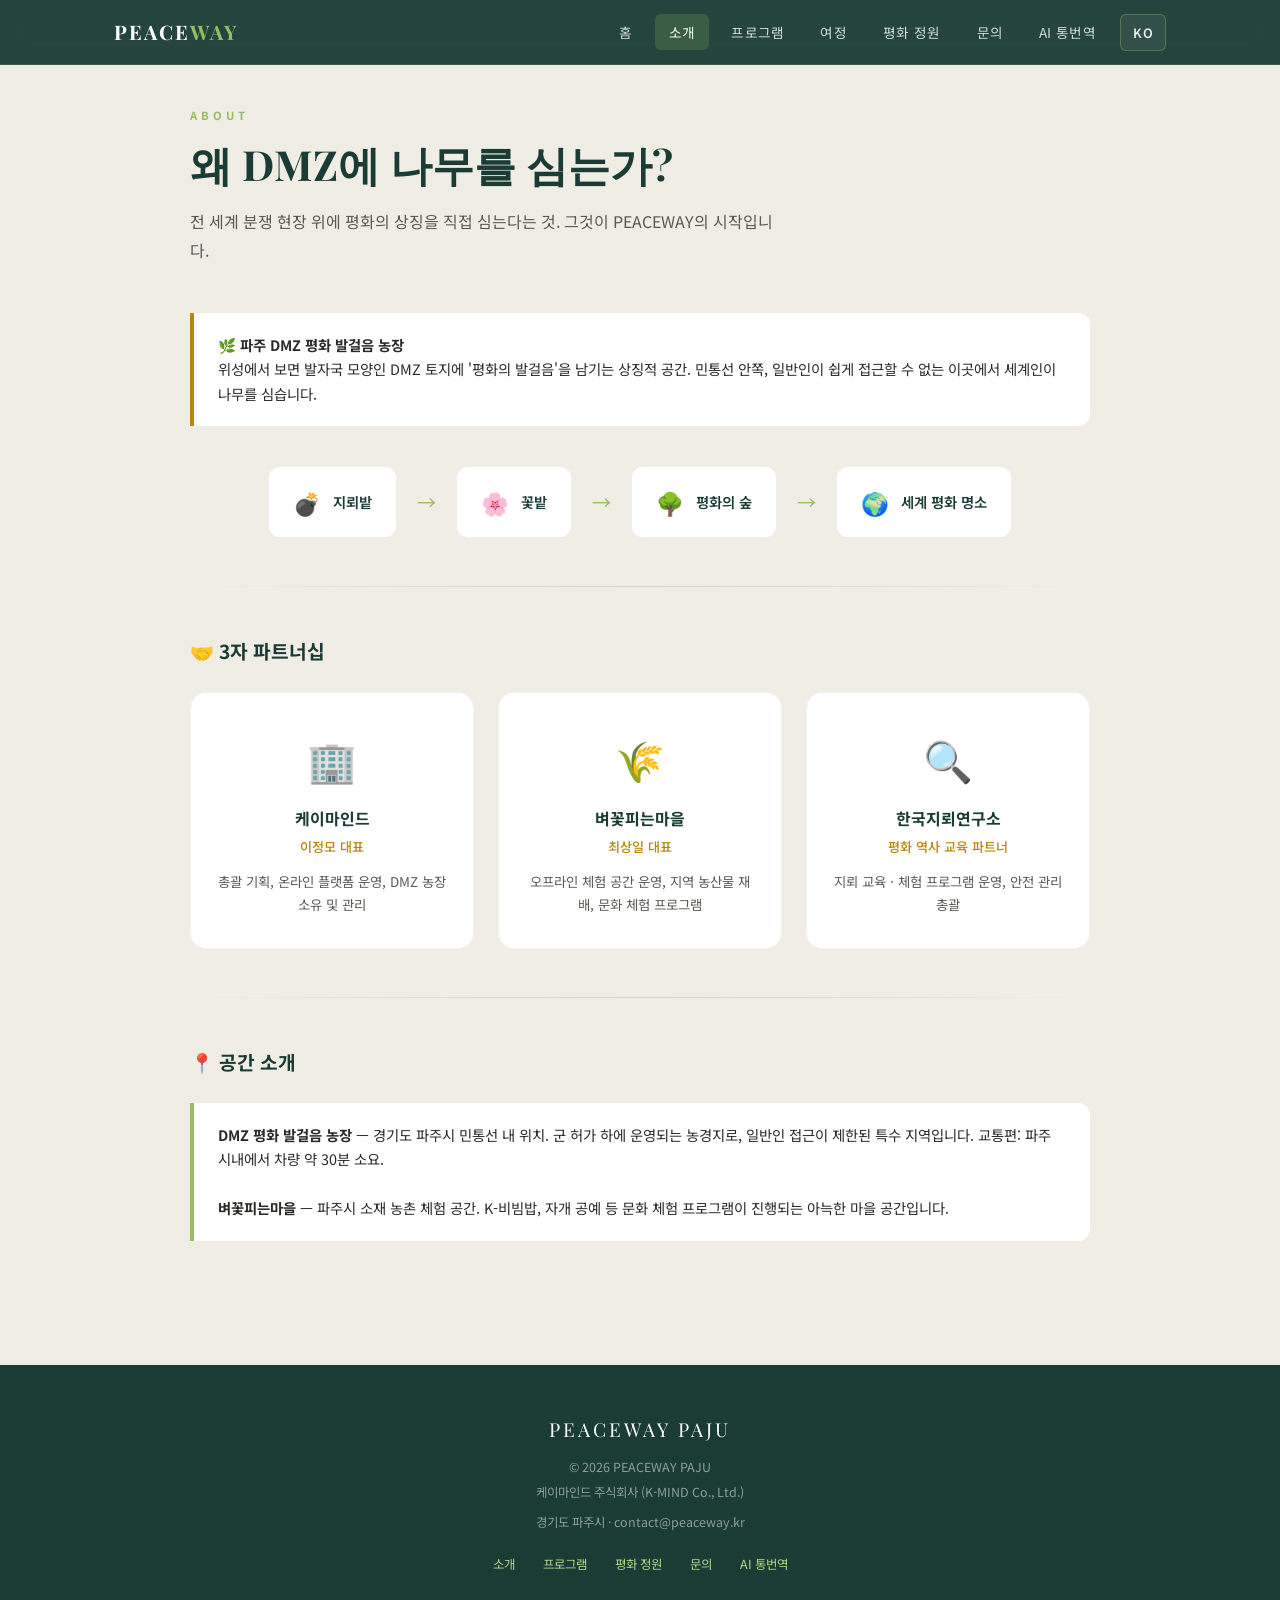
==== about.html @ fabb2b39 "0.0.1 1. i18n 추가 2. App 다운로드 버튼 추가" ====
<!DOCTYPE html>
<html lang="ko" data-page="about">
<head>
<meta charset="UTF-8">
<meta name="viewport" content="width=device-width, initial-scale=1.0">
<title>About — PEACEWAY PAJU</title>
<meta name="description" content="DMZ 평화 발걸음 농장, 파트너십, 공간 소개 — PEACEWAY PAJU">
<link rel="preconnect" href="https://fonts.googleapis.com">
<link href="https://fonts.googleapis.com/css2?family=Noto+Sans+KR:wght@300;400;500;700;900&family=Playfair+Display:ital,wght@0,400;0,700;1,400&display=swap" rel="stylesheet">
<link rel="stylesheet" href="css/base.css">
</head>
<body>

<nav class="nav">
  <div class="nav-inner">
    <a href="index.html" class="nav-logo">PEACE<span>WAY</span></a>
    <div class="nav-end">
      <ul class="nav-links" id="navLinks">
        <li><a href="index.html" data-i18n="nav.home">홈</a></li>
        <li><a href="about.html" data-i18n="nav.about">소개</a></li>
        <li><a href="programs.html" data-i18n="nav.programs">프로그램</a></li>
        <li><a href="journey.html" data-i18n="nav.journey">여정</a></li>
        <li><a href="garden.html" data-i18n="nav.garden">평화 정원</a></li>
        <li><a href="contact.html" data-i18n="nav.contact">문의</a></li>
        <li><a href="patent.html" data-i18n="nav.patent">AI 통번역</a></li>
      </ul>
      <div class="lang-switcher" id="langSwitcher">
        <button type="button" class="lang-current" id="langCurrent" aria-haspopup="true" aria-expanded="false">KO</button>
        <ul class="lang-dropdown" id="langDropdown">
          <li data-lang="ko" role="option" data-i18n="lang.ko">한국어</li>
          <li data-lang="en" role="option" data-i18n="lang.en">English</li>
          <li data-lang="ja" role="option" data-i18n="lang.ja">日本語</li>
          <li data-lang="zh-CN" role="option" data-i18n="lang.zhCN">简体中文</li>
          <li data-lang="zh-TW" role="option" data-i18n="lang.zhTW">繁體中文</li>
        </ul>
      </div>
      <button type="button" class="nav-mobile-toggle" id="mobileToggle" data-i18n-aria="nav.ariaMenu" aria-label="메뉴">
        <span></span><span></span><span></span>
      </button>
    </div>
  </div>
</nav>

<section class="story-section">
  <div class="container">
    <span class="section-label" data-i18n="about.label">About</span>
    <h2 class="section-title" data-i18n="about.title">왜 DMZ에 나무를 심는가?</h2>
    <p class="section-subtitle" data-i18n="about.subtitle">전 세계 분쟁 현장 위에 평화의 상징을 직접 심는다는 것. 그것이 PEACEWAY의 시작입니다.</p>

    <div class="callout gold fade-in">
      <strong data-i18n="about.calloutTitle">🌿 파주 DMZ 평화 발걸음 농장</strong><br>
      <span data-i18n="about.calloutBody">위성에서 보면 발자국 모양인 DMZ 토지에 '평화의 발걸음'을 남기는 상징적 공간. 민통선 안쪽, 일반인이 쉽게 접근할 수 없는 이곳에서 세계인이 나무를 심습니다.</span>
    </div>

    <div class="story-flow fade-in">
      <div class="story-flow-item"><span class="icon">💣</span><span class="text" data-i18n="about.flow1">지뢰밭</span></div>
      <span class="story-flow-arrow">→</span>
      <div class="story-flow-item"><span class="icon">🌸</span><span class="text" data-i18n="about.flow2">꽃밭</span></div>
      <span class="story-flow-arrow">→</span>
      <div class="story-flow-item"><span class="icon">🌳</span><span class="text" data-i18n="about.flow3">평화의 숲</span></div>
      <span class="story-flow-arrow">→</span>
      <div class="story-flow-item"><span class="icon">🌍</span><span class="text" data-i18n="about.flow4">세계 평화 명소</span></div>
    </div>

    <div class="divider"></div>

    <h3 style="font-size:1.2rem; color:var(--forest); margin-bottom:24px;" data-i18n="about.partnersTitle">🤝 3자 파트너십</h3>
    <div class="partners-grid fade-in">
      <div class="partner-card">
        <div class="emoji">🏢</div>
        <h4 data-i18n="about.partner1.name">케이마인드</h4>
        <div class="name" data-i18n="about.partner1.role">이정모 대표</div>
        <p data-i18n="about.partner1.desc">총괄 기획, 온라인 플랫폼 운영, DMZ 농장 소유 및 관리</p>
      </div>
      <div class="partner-card">
        <div class="emoji">🌾</div>
        <h4 data-i18n="about.partner2.name">벼꽃피는마을</h4>
        <div class="name" data-i18n="about.partner2.role">최상일 대표</div>
        <p data-i18n="about.partner2.desc">오프라인 체험 공간 운영, 지역 농산물 재배, 문화 체험 프로그램</p>
      </div>
      <div class="partner-card">
        <div class="emoji">🔍</div>
        <h4 data-i18n="about.partner3.name">한국지뢰연구소</h4>
        <div class="name" data-i18n="about.partner3.role">평화 역사 교육 파트너</div>
        <p data-i18n="about.partner3.desc">지뢰 교육 · 체험 프로그램 운영, 안전 관리 총괄</p>
      </div>
    </div>

    <div class="divider"></div>

    <h3 style="font-size:1.2rem; color:var(--forest); margin-bottom:16px;" data-i18n="about.spaceTitle">📍 공간 소개</h3>
    <div class="callout fade-in" data-i18n-html="about.spaceBody">
      <strong>DMZ 평화 발걸음 농장</strong> — 경기도 파주시 민통선 내 위치. 군 허가 하에 운영되는 농경지로, 일반인 접근이 제한된 특수 지역입니다. 교통편: 파주 시내에서 차량 약 30분 소요.<br><br>
      <strong>벼꽃피는마을</strong> — 파주시 소재 농촌 체험 공간. K-비빔밥, 자개 공예 등 문화 체험 프로그램이 진행되는 아늑한 마을 공간입니다.
    </div>
  </div>
</section>

<footer class="footer">
  <div class="footer-logo">PEACEWAY PAJU</div>
  <p data-i18n="footer.copyright">© 2026 PEACEWAY PAJU</p>
  <p data-i18n="footer.company">케이마인드 주식회사 (K-MIND Co., Ltd.)</p>
  <p style="margin-top:8px;" data-i18n="footer.location">경기도 파주시 · contact@peaceway.kr</p>
  <div class="footer-links">
    <a href="about.html" data-i18n="nav.about">소개</a>
    <a href="programs.html" data-i18n="nav.programs">프로그램</a>
    <a href="garden.html" data-i18n="nav.garden">평화 정원</a>
    <a href="contact.html" data-i18n="nav.contact">문의</a>
    <a href="patent.html" data-i18n="nav.patent">AI 통번역</a>
  </div>
</footer>

<script src="js/i18n.js" defer></script>
<script src="js/main.js" defer></script>
</body>
</html>
---- css/base.css ----
*, *::before, *::after { margin: 0; padding: 0; box-sizing: border-box; }

:root {
  --forest: #1A3C34;
  --forest-light: #2C5F2D;
  --sprout: #97BC62;
  --sprout-light: #b5d48a;
  --gold: #B8860B;
  --gold-light: #D4A520;
  --ivory: #FAFAF5;
  --cream: #F0EDE4;
  --text: #2A2A28;
  --text-light: #5A5A55;
  --white: #FFFFFF;
}

html { scroll-behavior: smooth; }
body {
  font-family: 'Noto Sans KR', sans-serif;
  color: var(--text);
  background: var(--ivory);
  line-height: 1.7;
  overflow-x: hidden;
}

/* ─── NAV ─── */
.nav {
  position: fixed; top: 0; left: 0; right: 0; z-index: 1000;
  background: rgba(26, 60, 52, 0.95);
  backdrop-filter: blur(12px);
  border-bottom: 1px solid rgba(151, 188, 98, 0.2);
  transition: all 0.4s;
}
.nav-inner {
  max-width: 1100px; margin: 0 auto;
  display: flex; align-items: center; justify-content: space-between;
  padding: 0 24px; height: 64px;
  position: relative;
}
.nav-end {
  display: flex;
  align-items: center;
  gap: 10px;
}
.nav-logo {
  font-family: 'Playfair Display', serif;
  color: var(--white); font-size: 1.25rem; font-weight: 700;
  letter-spacing: 2px; text-decoration: none;
}
.nav-logo span { color: var(--sprout); }
.nav-links { display: flex; gap: 8px; list-style: none; }
.nav-links a {
  color: rgba(255,255,255,0.8); text-decoration: none;
  font-size: 0.85rem; font-weight: 400; padding: 8px 14px;
  border-radius: 6px; transition: all 0.3s;
  letter-spacing: 0.3px;
}
.nav-links a:hover, .nav-links a.active {
  color: var(--white); background: rgba(151,188,98,0.2);
}
.nav-mobile-toggle {
  display: none; background: none; border: none; cursor: pointer;
  width: 32px; height: 32px; position: relative;
}
.nav-mobile-toggle span {
  display: block; width: 22px; height: 2px; background: var(--white);
  position: absolute; left: 5px; transition: all 0.3s;
}
.nav-mobile-toggle span:nth-child(1) { top: 9px; }
.nav-mobile-toggle span:nth-child(2) { top: 15px; }
.nav-mobile-toggle span:nth-child(3) { top: 21px; }

/* ─── LANG SWITCHER ─── */
.lang-switcher {
  position: relative;
  z-index: 1001;
  flex-shrink: 0;
}
.lang-current {
  display: inline-flex;
  align-items: center;
  justify-content: center;
  min-width: 44px;
  padding: 8px 12px;
  font-family: inherit;
  font-size: 0.8rem;
  font-weight: 600;
  letter-spacing: 0.5px;
  color: rgba(255,255,255,0.9);
  background: rgba(255,255,255,0.06);
  border: 1px solid rgba(151, 188, 98, 0.35);
  border-radius: 6px;
  cursor: pointer;
  transition: background 0.25s, border-color 0.25s;
}
.lang-current:hover {
  background: rgba(151, 188, 98, 0.15);
  border-color: var(--sprout);
  color: var(--white);
}
.lang-dropdown {
  display: none;
  position: absolute;
  top: calc(100% + 6px);
  right: 0;
  min-width: 158px;
  margin: 0;
  padding: 6px 0;
  list-style: none;
  background: rgba(26, 60, 52, 0.98);
  border: 1px solid rgba(151, 188, 98, 0.3);
  border-radius: 8px;
  box-shadow: 0 12px 40px rgba(0,0,0,0.22);
  z-index: 1002;
}
.lang-dropdown.open {
  display: block;
}
.lang-dropdown li {
  padding: 10px 16px;
  font-size: 0.82rem;
  color: rgba(255,255,255,0.88);
  cursor: pointer;
  transition: background 0.2s, color 0.2s;
}
.lang-dropdown li:hover {
  background: rgba(151, 188, 98, 0.18);
  color: #97BC62;
}

/* ─── HERO ─── */
.hero {
  min-height: 100vh; display: flex; align-items: center; justify-content: center;
  position: relative; overflow: hidden;
  background: linear-gradient(160deg, #0d2620 0%, #1A3C34 30%, #2C5F2D 70%, #1A3C34 100%);
}
.hero::before {
  content: ''; position: absolute; inset: 0;
  background:
    radial-gradient(ellipse 600px 400px at 20% 80%, rgba(151,188,98,0.15), transparent),
    radial-gradient(ellipse 400px 600px at 80% 20%, rgba(184,134,11,0.08), transparent);
}
.hero::after {
  content: ''; position: absolute; inset: 0;
  background: url("data:image/svg+xml,%3Csvg width='60' height='60' viewBox='0 0 60 60' xmlns='http://www.w3.org/2000/svg'%3E%3Cg fill='none' fill-rule='evenodd'%3E%3Cg fill='%2397BC62' fill-opacity='0.04'%3E%3Ccircle cx='30' cy='30' r='1.5'/%3E%3C/g%3E%3C/g%3E%3C/svg%3E");
}
.hero-content {
  position: relative; z-index: 2; text-align: center;
  max-width: 800px; padding: 120px 24px 80px;
}
.hero-badge {
  display: inline-block; padding: 6px 20px;
  border: 1px solid rgba(151,188,98,0.4); border-radius: 100px;
  color: var(--sprout); font-size: 0.75rem; letter-spacing: 3px;
  text-transform: uppercase; margin-bottom: 32px;
  animation: fadeUp 1s 0.2s both;
}
.hero h1 {
  font-family: 'Playfair Display', serif;
  font-size: clamp(3rem, 7vw, 5.5rem);
  color: var(--white); font-weight: 700;
  letter-spacing: 6px; line-height: 1.1;
  margin-bottom: 20px;
  animation: fadeUp 1s 0.4s both;
}
.hero-tagline {
  font-size: clamp(1.1rem, 2.5vw, 1.5rem);
  color: var(--sprout-light); font-weight: 300;
  margin-bottom: 16px;
  animation: fadeUp 1s 0.6s both;
}
.hero-desc {
  font-size: 0.95rem; color: rgba(255,255,255,0.6);
  max-width: 560px; margin: 0 auto 40px; line-height: 1.8;
  animation: fadeUp 1s 0.8s both;
}
.hero-cta {
  display: inline-flex; gap: 16px; flex-wrap: wrap;
  justify-content: center;
  animation: fadeUp 1s 1s both;
}
.btn {
  display: inline-block; padding: 14px 32px;
  font-size: 0.9rem; font-weight: 500;
  text-decoration: none; border-radius: 8px;
  transition: all 0.35s; cursor: pointer;
  border: none; font-family: inherit;
  letter-spacing: 0.5px;
}
.btn-primary {
  background: var(--sprout); color: var(--forest);
}
.btn-primary:hover { background: var(--sprout-light); transform: translateY(-2px); box-shadow: 0 8px 30px rgba(151,188,98,0.3); }
.btn-outline {
  background: transparent; color: var(--white);
  border: 1px solid rgba(255,255,255,0.3);
}
.btn-outline:hover { border-color: var(--sprout); color: var(--sprout); }
.btn-gold { background: var(--gold); color: var(--white); }
.btn-gold:hover { background: var(--gold-light); transform: translateY(-2px); }

/* ─── SECTIONS ─── */
section { padding: 100px 24px; }
.container { max-width: 900px; margin: 0 auto; }
.section-label {
  display: inline-block; font-size: 0.7rem;
  letter-spacing: 4px; text-transform: uppercase;
  color: var(--sprout); font-weight: 700;
  margin-bottom: 12px;
}
.section-title {
  font-family: 'Playfair Display', serif;
  font-size: clamp(1.8rem, 4vw, 2.6rem);
  color: var(--forest); font-weight: 700;
  margin-bottom: 16px; line-height: 1.3;
}
.section-subtitle {
  font-size: 1rem; color: var(--text-light);
  max-width: 600px; line-height: 1.8;
  margin-bottom: 48px;
}

/* ─── PILLARS ─── */
.pillars {
  display: grid; grid-template-columns: repeat(3, 1fr);
  gap: 24px; margin: 60px 0;
}
.pillar {
  background: var(--white);
  border: 1px solid rgba(26,60,52,0.08);
  border-radius: 16px; padding: 36px 28px;
  text-align: center; transition: all 0.4s;
  position: relative; overflow: hidden;
}
.pillar::before {
  content: ''; position: absolute; top: 0; left: 0; right: 0;
  height: 3px; background: linear-gradient(90deg, var(--sprout), var(--gold));
  transform: scaleX(0); transition: transform 0.4s;
}
.pillar:hover::before { transform: scaleX(1); }
.pillar:hover { transform: translateY(-4px); box-shadow: 0 16px 48px rgba(26,60,52,0.08); }
.pillar-icon { font-size: 2.2rem; margin-bottom: 16px; }
.pillar h3 { font-size: 1.1rem; color: var(--forest); margin-bottom: 10px; font-weight: 700; }
.pillar p { font-size: 0.88rem; color: var(--text-light); line-height: 1.7; }

/* ─── COMPARE ─── */
.compare-section { background: var(--forest); color: var(--white); }
.compare-section .section-label { color: var(--sprout); }
.compare-section .section-title { color: var(--white); }
.compare-table {
  width: 100%; border-collapse: collapse;
  margin: 40px 0; border-radius: 12px; overflow: hidden;
}
.compare-table th {
  background: rgba(151,188,98,0.15);
  padding: 16px 20px; text-align: left;
  font-weight: 500; font-size: 0.85rem;
  border-bottom: 1px solid rgba(255,255,255,0.1);
}
.compare-table td {
  padding: 14px 20px; font-size: 0.88rem;
  border-bottom: 1px solid rgba(255,255,255,0.06);
  color: rgba(255,255,255,0.8);
}
.compare-table tr:last-child td { border-bottom: none; }
.compare-table td:first-child { color: rgba(255,255,255,0.5); }
.compare-table td:last-child { color: var(--sprout-light); }
.compare-quote {
  font-family: 'Playfair Display', serif;
  font-size: 1.3rem; font-style: italic;
  color: var(--gold-light); margin-top: 32px;
  padding-left: 24px; border-left: 3px solid var(--gold);
  line-height: 1.6;
}

/* ─── PROGRAM CARDS ─── */
.program-grid { display: grid; grid-template-columns: repeat(auto-fit, minmax(260px, 1fr)); gap: 24px; }
.program-card {
  background: var(--white);
  border-radius: 16px; overflow: hidden;
  border: 1px solid rgba(26,60,52,0.06);
  transition: all 0.4s; cursor: pointer;
}
.program-card:hover { transform: translateY(-6px); box-shadow: 0 20px 48px rgba(26,60,52,0.1); }
.program-card-header {
  padding: 32px 24px 20px;
  background: linear-gradient(135deg, var(--forest) 0%, var(--forest-light) 100%);
  position: relative;
}
.program-card-header.gold-bg {
  background: linear-gradient(135deg, #8B6914 0%, var(--gold) 100%);
}
.program-card-header.sprout-bg {
  background: linear-gradient(135deg, #5a8a30 0%, var(--sprout) 100%);
}
.program-card-icon { font-size: 2rem; margin-bottom: 8px; }
.program-card-header h3 { color: var(--white); font-size: 1.05rem; font-weight: 700; }
.program-card-header .en { color: rgba(255,255,255,0.6); font-size: 0.75rem; margin-top: 4px; }
.program-card-body { padding: 20px 24px 24px; }
.program-card-body p { font-size: 0.88rem; color: var(--text-light); line-height: 1.7; margin-bottom: 16px; }
.program-meta { display: flex; gap: 16px; flex-wrap: wrap; }
.program-meta span { font-size: 0.78rem; color: var(--text-light); }
.program-meta span strong { color: var(--forest); }

/* ─── ABOUT / STORY ─── */
.story-section { background: var(--cream); }
.story-flow {
  display: flex; align-items: center; gap: 20px;
  flex-wrap: wrap; justify-content: center;
  margin: 40px 0;
}
.story-flow-item {
  display: flex; align-items: center; gap: 12px;
  background: var(--white); padding: 16px 24px;
  border-radius: 12px;
  border: 1px solid rgba(26,60,52,0.08);
}
.story-flow-item .icon { font-size: 1.4rem; }
.story-flow-item .text { font-size: 0.9rem; font-weight: 600; color: var(--forest); }
.story-flow-arrow { font-size: 1.2rem; color: var(--sprout); }

/* ─── PARTNERS ─── */
.partners-grid { display: grid; grid-template-columns: repeat(3, 1fr); gap: 24px; }
.partner-card {
  background: var(--white); border-radius: 16px; padding: 32px 24px;
  border: 1px solid rgba(26,60,52,0.06); text-align: center;
}
.partner-card .emoji { font-size: 2.5rem; margin-bottom: 12px; }
.partner-card h4 { font-size: 1rem; color: var(--forest); margin-bottom: 4px; }
.partner-card .name { font-size: 0.82rem; color: var(--gold); margin-bottom: 12px; font-weight: 500; }
.partner-card p { font-size: 0.84rem; color: var(--text-light); line-height: 1.7; }

/* ─── JOURNEY ─── */
.journey-section { background: var(--forest); }
.journey-section .section-title { color: var(--white); }
.journey-section .section-subtitle { color: rgba(255,255,255,0.6); }
.journey-timeline { position: relative; margin: 48px 0; }
.journey-step {
  display: flex; gap: 24px; align-items: flex-start;
  margin-bottom: 32px; position: relative;
}
.journey-step-num {
  min-width: 52px; height: 52px;
  background: rgba(151,188,98,0.15);
  border: 2px solid var(--sprout);
  border-radius: 50%; display: flex; align-items: center; justify-content: center;
  font-size: 1.3rem; flex-shrink: 0;
}
.journey-step-content h4 { color: var(--white); font-size: 1rem; margin-bottom: 4px; }
.journey-step-content p { color: rgba(255,255,255,0.6); font-size: 0.85rem; }
.journey-step-content .meta {
  display: flex; gap: 16px; margin-top: 8px;
}
.journey-step-content .meta span {
  font-size: 0.75rem; color: var(--sprout-light);
  padding: 3px 10px; background: rgba(151,188,98,0.1);
  border-radius: 4px;
}
.journey-total {
  background: rgba(184,134,11,0.15); border: 1px solid rgba(184,134,11,0.3);
  border-radius: 12px; padding: 20px 28px; text-align: center;
  margin-top: 32px;
}
.journey-total p { color: var(--gold-light); font-size: 1.1rem; font-weight: 500; }

/* ─── PEACE GARDEN ─── */
.tree-grid { display: grid; grid-template-columns: repeat(auto-fill, minmax(250px, 1fr)); gap: 20px; }
.tree-card {
  background: var(--white); border-radius: 14px; overflow: hidden;
  border: 1px solid rgba(26,60,52,0.06); transition: all 0.3s;
}
.tree-card:hover { transform: translateY(-3px); box-shadow: 0 12px 36px rgba(26,60,52,0.08); }
.tree-card-top {
  height: 80px; display: flex; align-items: center; justify-content: center;
  font-size: 2.5rem;
}
.tree-card-body { padding: 16px 20px 20px; }
.tree-card-body h4 { font-size: 0.95rem; color: var(--forest); margin-bottom: 2px; }
.tree-card-body .en { font-size: 0.75rem; color: var(--text-light); margin-bottom: 8px; }
.tree-card-body .meaning { font-size: 0.82rem; color: var(--gold); margin-bottom: 6px; font-weight: 500; }
.tree-card-body .season { font-size: 0.78rem; color: var(--text-light); }
.tree-card-body .peace-meaning { font-size: 0.82rem; color: var(--sprout); font-style: italic; margin-top: 6px; }

/* ─── CALENDAR ─── */
.calendar-grid {
  display: grid; grid-template-columns: repeat(6, 1fr);
  gap: 8px; margin: 32px 0;
}
.cal-month {
  background: var(--white); border-radius: 10px; padding: 14px 10px;
  text-align: center; border: 1px solid rgba(26,60,52,0.06);
  transition: all 0.3s;
}
.cal-month:hover { border-color: var(--sprout); }
.cal-month .month { font-size: 0.7rem; color: var(--text-light); font-weight: 700; letter-spacing: 1px; margin-bottom: 6px; }
.cal-month .bloom { font-size: 1.2rem; margin-bottom: 4px; }
.cal-month .name { font-size: 0.68rem; color: var(--forest); line-height: 1.4; }

/* ─── CONTACT / FAQ ─── */
.contact-section { background: var(--cream); }
.contact-grid { display: grid; grid-template-columns: 1fr 1fr; gap: 40px; }
.contact-form {
  background: var(--white); border-radius: 16px; padding: 36px;
  border: 1px solid rgba(26,60,52,0.06);
}
.form-group { margin-bottom: 20px; }
.form-group label {
  display: block; font-size: 0.82rem; font-weight: 500;
  color: var(--forest); margin-bottom: 6px;
}
.form-group input, .form-group select, .form-group textarea {
  width: 100%; padding: 12px 16px;
  border: 1px solid rgba(26,60,52,0.12); border-radius: 8px;
  font-family: inherit; font-size: 0.88rem;
  background: var(--ivory); transition: border 0.3s;
}
.form-group input:focus, .form-group select:focus, .form-group textarea:focus {
  outline: none; border-color: var(--sprout);
}
.form-group textarea { resize: vertical; min-height: 80px; }
.checkbox-group { display: flex; flex-wrap: wrap; gap: 12px; }
.checkbox-group label {
  display: flex; align-items: center; gap: 6px;
  font-size: 0.82rem; color: var(--text);
  cursor: pointer; font-weight: 400;
}
.checkbox-group input[type="checkbox"] {
  width: 16px; height: 16px; accent-color: var(--sprout);
}

.contact-info { display: flex; flex-direction: column; gap: 20px; }
.contact-card {
  background: var(--white); border-radius: 12px; padding: 24px;
  border: 1px solid rgba(26,60,52,0.06);
}
.contact-card .icon { font-size: 1.5rem; margin-bottom: 8px; }
.contact-card h4 { font-size: 0.92rem; color: var(--forest); margin-bottom: 6px; }
.contact-card p { font-size: 0.84rem; color: var(--text-light); }
.contact-card a { color: var(--forest-light); text-decoration: none; }
.contact-card a:hover { color: var(--sprout); }

/* ─── FAQ ─── */
.faq-list { margin: 32px 0; }
.faq-item {
  background: var(--white); border-radius: 12px;
  margin-bottom: 12px; overflow: hidden;
  border: 1px solid rgba(26,60,52,0.06);
}
.faq-q {
  padding: 18px 24px; display: flex; justify-content: space-between;
  align-items: center; cursor: pointer; font-weight: 500;
  font-size: 0.92rem; color: var(--forest);
  transition: background 0.3s;
}
.faq-q:hover { background: rgba(151,188,98,0.05); }
.faq-q .arrow { transition: transform 0.3s; font-size: 0.8rem; }
.faq-q.open .arrow { transform: rotate(180deg); }
.faq-a {
  max-height: 0; overflow: hidden; transition: max-height 0.4s ease;
}
.faq-a-inner {
  padding: 0 24px 18px; font-size: 0.88rem;
  color: var(--text-light); line-height: 1.8;
}

/* ─── PATENT SECTION ─── */
.patent-section { background: linear-gradient(180deg, var(--ivory) 0%, var(--cream) 100%); }
.patent-highlight {
  background: var(--white);
  border-radius: 20px;
  padding: 48px;
  border: 1px solid rgba(26,60,52,0.08);
  position: relative;
  overflow: hidden;
}
.patent-highlight::before {
  content: '';
  position: absolute; top: 0; left: 0; right: 0; height: 4px;
  background: linear-gradient(90deg, var(--forest), var(--sprout), var(--gold));
}
.patent-badge {
  display: inline-block; padding: 6px 16px;
  background: rgba(184,134,11,0.1);
  border: 1px solid rgba(184,134,11,0.25);
  border-radius: 6px; font-size: 0.72rem;
  color: var(--gold); font-weight: 700;
  letter-spacing: 2px; text-transform: uppercase;
  margin-bottom: 20px;
}
.patent-title {
  font-family: 'Playfair Display', serif;
  font-size: 1.6rem; color: var(--forest);
  font-weight: 700; margin-bottom: 8px; line-height: 1.4;
}
.patent-en {
  font-size: 0.82rem; color: var(--text-light);
  font-style: italic; margin-bottom: 24px; line-height: 1.6;
}
.patent-features {
  display: grid; grid-template-columns: repeat(2, 1fr);
  gap: 20px; margin: 32px 0;
}
.patent-feature {
  display: flex; gap: 14px; align-items: flex-start;
  padding: 20px; background: var(--ivory);
  border-radius: 12px;
}
.patent-feature .icon {
  min-width: 40px; height: 40px;
  background: var(--forest); border-radius: 10px;
  display: flex; align-items: center; justify-content: center;
  font-size: 1.1rem; flex-shrink: 0;
}
.patent-feature h5 { font-size: 0.9rem; color: var(--forest); margin-bottom: 4px; }
.patent-feature p { font-size: 0.82rem; color: var(--text-light); line-height: 1.6; }

.patent-flow {
  display: flex; align-items: center; gap: 12px;
  flex-wrap: wrap; justify-content: center;
  margin: 36px 0 24px;
  padding: 28px;
  background: rgba(26,60,52,0.03);
  border-radius: 16px;
}
.patent-flow-step {
  display: flex; flex-direction: column; align-items: center; gap: 6px;
  min-width: 100px;
}
.patent-flow-step .circle {
  width: 48px; height: 48px; border-radius: 50%;
  background: var(--forest); display: flex; align-items: center;
  justify-content: center; font-size: 1.2rem;
}
.patent-flow-step .label { font-size: 0.72rem; color: var(--forest); font-weight: 600; text-align: center; }
.patent-flow-arrow { font-size: 1.1rem; color: var(--sprout); margin-top: -14px; }

/* ─── STATS ─── */
.stats-bar {
  display: grid; grid-template-columns: repeat(3, 1fr);
  gap: 24px; margin: 40px 0;
}
.stat-item { text-align: center; }
.stat-num {
  font-family: 'Playfair Display', serif;
  font-size: 2.5rem; color: var(--gold);
  font-weight: 700; line-height: 1;
}
.stat-label { font-size: 0.82rem; color: var(--text-light); margin-top: 6px; }

/* ─── CALLOUT ─── */
.callout {
  background: var(--white);
  border-left: 4px solid var(--sprout);
  border-radius: 0 12px 12px 0;
  padding: 20px 24px; margin: 24px 0;
  font-size: 0.9rem; color: var(--text);
}
.callout.gold { border-left-color: var(--gold); }
.callout.forest { border-left-color: var(--forest); }

.patent-app-download {
  margin: 28px 0 28px;
  text-align: center;
}
.patent-app-download-label {
  font-size: 0.85rem;
  font-weight: 600;
  color: var(--forest);
  margin: 0 0 12px;
  letter-spacing: 0.02em;
}
.patent-app-download-btns {
  display: flex;
  flex-wrap: wrap;
  gap: 12px;
  justify-content: center;
  align-items: center;
}
.patent-app-download .patent-store-btn {
  min-width: 176px;
  display: inline-flex;
  flex-direction: column;
  align-items: center;
  justify-content: center;
  gap: 4px;
  padding-top: 12px;
  padding-bottom: 12px;
  line-height: 1.25;
  text-align: center;
}
.patent-app-download .patent-store-name {
  font-weight: 700;
  font-size: 0.95rem;
}
.patent-app-download .patent-store-platform {
  font-size: 0.72rem;
  font-weight: 500;
  opacity: 0.92;
}
.patent-app-download .btn-primary.patent-store-btn .patent-store-platform {
  color: rgba(255, 255, 255, 0.9);
}
/* 스토어 다운로드 버튼: 기본 primary와 동일하게 유지, hover 시 변화 없음 */
.patent-app-download .btn-primary.patent-store-btn:hover {
  background: var(--sprout);
  color: var(--forest);
  transform: none;
  box-shadow: none;
}

/* ─── FOOTER ─── */
.footer {
  background: var(--forest); color: rgba(255,255,255,0.5);
  padding: 48px 24px; text-align: center;
}
.footer-logo {
  font-family: 'Playfair Display', serif;
  color: var(--white); font-size: 1.2rem;
  letter-spacing: 3px; margin-bottom: 12px;
}
.footer p { font-size: 0.78rem; margin-bottom: 4px; }
.footer-links { margin-top: 16px; }
.footer-links a {
  color: var(--sprout-light); text-decoration: none;
  font-size: 0.78rem; margin: 0 12px;
}

/* ─── DIVIDER ─── */
.divider {
  height: 1px; background: linear-gradient(90deg, transparent, rgba(26,60,52,0.15), transparent);
  margin: 48px 0;
}

/* ─── CULTURE TOGGLE ─── */
.toggle-block {
  background: var(--white); border-radius: 12px;
  margin-bottom: 12px; overflow: hidden;
  border: 1px solid rgba(26,60,52,0.06);
}
.toggle-header {
  padding: 18px 24px; display: flex; align-items: center; gap: 12px;
  cursor: pointer; transition: background 0.3s; font-weight: 600;
  font-size: 0.95rem; color: var(--forest);
}
.toggle-header:hover { background: rgba(151,188,98,0.05); }
.toggle-header .emoji { font-size: 1.3rem; }
.toggle-header .arrow { margin-left: auto; font-size: 0.8rem; transition: transform 0.3s; }
.toggle-header.open .arrow { transform: rotate(180deg); }
.toggle-body {
  max-height: 0; overflow: hidden; transition: max-height 0.4s ease;
}
.toggle-body-inner { padding: 0 24px 20px; }
.toggle-body-inner p { font-size: 0.88rem; color: var(--text-light); line-height: 1.8; margin-bottom: 8px; }
.toggle-body-inner .meta-row { display: flex; gap: 16px; flex-wrap: wrap; }
.toggle-body-inner .meta-tag {
  font-size: 0.75rem; padding: 4px 12px;
  background: rgba(151,188,98,0.1); border-radius: 4px;
  color: var(--forest); font-weight: 500;
}

/* ─── INFO TABLE ─── */
.info-table {
  width: 100%; border-collapse: collapse; margin: 16px 0;
  background: var(--white); border-radius: 10px; overflow: hidden;
}
.info-table th, .info-table td {
  padding: 12px 18px; text-align: left;
  font-size: 0.85rem; border-bottom: 1px solid rgba(26,60,52,0.06);
}
.info-table th { background: rgba(26,60,52,0.03); color: var(--forest); font-weight: 600; }
.info-table td { color: var(--text-light); }

/* ─── ANIMATIONS ─── */
@keyframes fadeUp {
  from { opacity: 0; transform: translateY(24px); }
  to { opacity: 1; transform: translateY(0); }
}
.fade-in { opacity: 0; transform: translateY(20px); transition: all 0.7s ease; }
.fade-in.visible { opacity: 1; transform: translateY(0); }

/* ─── RESPONSIVE ─── */
@media (max-width: 900px) {
  .pillars { grid-template-columns: 1fr; }
  .partners-grid { grid-template-columns: 1fr; }
  .contact-grid { grid-template-columns: 1fr; }
  .patent-features { grid-template-columns: 1fr; }
  .calendar-grid { grid-template-columns: repeat(4, 1fr); }
  .stats-bar { grid-template-columns: 1fr; gap: 16px; }
}
@media (max-width: 768px) {
  .nav-links { display: none; }
  .nav-mobile-toggle { display: block; }
  .nav-end {
    gap: 6px;
  }
  .lang-current {
    min-width: 40px;
    padding: 8px 10px;
    font-size: 0.75rem;
  }
  .nav-links.open {
    display: flex; flex-direction: column;
    position: absolute; top: 64px; left: 0; right: 0;
    background: rgba(26,60,52,0.98); padding: 16px;
  }
  .calendar-grid { grid-template-columns: repeat(3, 1fr); }
  .patent-flow { gap: 8px; }
  .patent-flow-step { min-width: 70px; }
  .patent-highlight { padding: 28px 20px; }
  section { padding: 64px 20px; }
}

/* ─── SCROLL INDICATOR ─── */
.scroll-indicator {
  position: absolute; bottom: 32px; left: 50%; transform: translateX(-50%);
  animation: bounce 2s infinite;
}
.scroll-indicator span {
  display: block; width: 20px; height: 32px;
  border: 2px solid rgba(255,255,255,0.3);
  border-radius: 10px; position: relative;
}
.scroll-indicator span::after {
  content: ''; width: 3px; height: 8px;
  background: var(--sprout); border-radius: 2px;
  position: absolute; top: 6px; left: 50%; transform: translateX(-50%);
  animation: scroll-dot 2s infinite;
}
@keyframes bounce { 0%,100% { transform: translateX(-50%) translateY(0); } 50% { transform: translateX(-50%) translateY(8px); } }
@keyframes scroll-dot { 0% { opacity: 1; top: 6px; } 100% { opacity: 0; top: 18px; } }
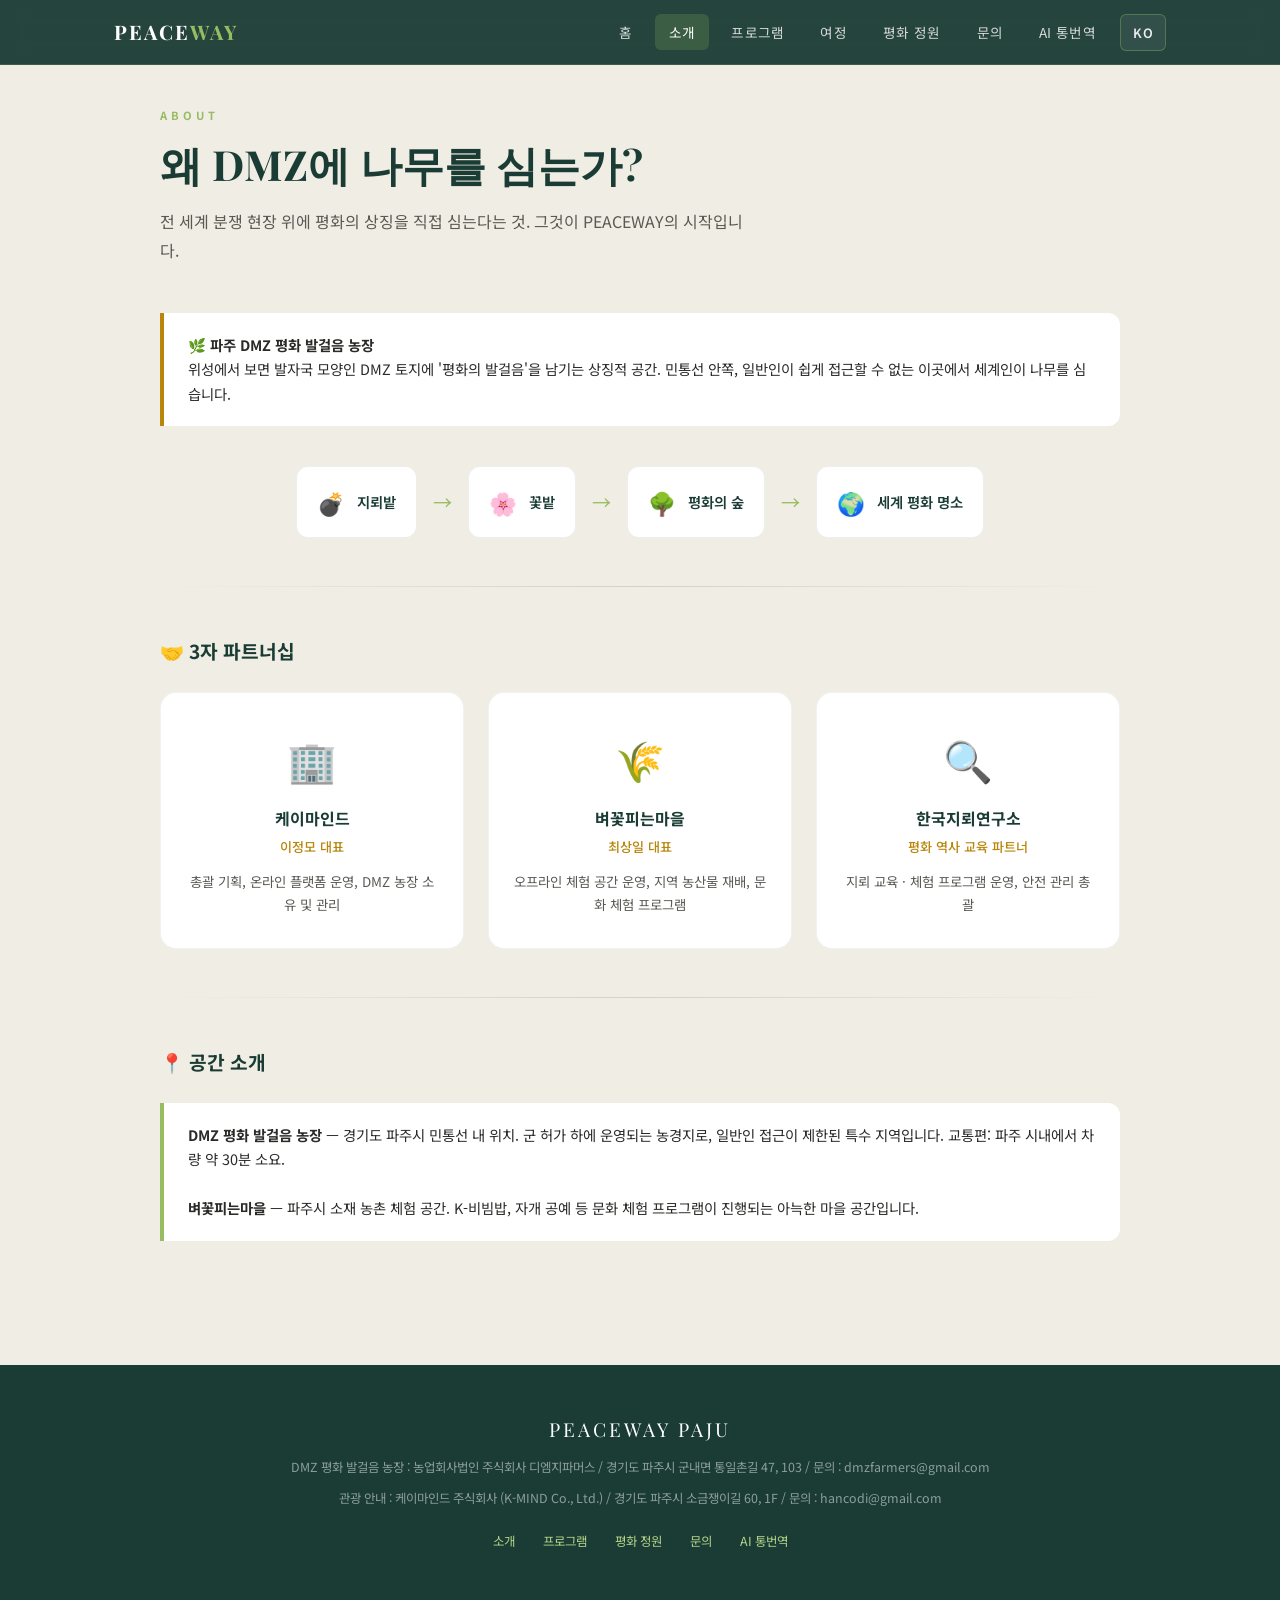
==== commit 1559aa3a: "푸터 구문 변경 및 이메일 주소 기능 추가 - 푸터 구문 변경 - 푸터 이메일 클릭 시 클립보드에 토스트ui 형식으로 복사됨" ====
--- a/about.html
+++ b/about.html
@@ -3,8 +3,16 @@
 <head>
 <meta charset="UTF-8">
 <meta name="viewport" content="width=device-width, initial-scale=1.0">
-<title>About — PEACEWAY PAJU</title>
-<meta name="description" content="DMZ 평화 발걸음 농장, 파트너십, 공간 소개 — PEACEWAY PAJU">
+<title>PEACEWAY 파주 소개 | DMZ 평화 발걸음 농장·파트너십</title>
+<meta name="description" content="민통선 내 DMZ 평화 발걸음 농장, 벼꽃피는마을, 한국지뢰연구소 3자 파트너십과 체험 공간을 소개합니다. PEACEWAY 파주 평화 관광 프로젝트.">
+<!-- SEO: 배포 전 yourdomain.com → 실제 도메인 (README.md) -->
+<link rel="canonical" href="https://yourdomain.com/about.html">
+<link rel="alternate" hreflang="ko" href="https://yourdomain.com/about.html?lang=ko">
+<link rel="alternate" hreflang="en" href="https://yourdomain.com/about.html?lang=en">
+<link rel="alternate" hreflang="ja" href="https://yourdomain.com/about.html?lang=ja">
+<link rel="alternate" hreflang="zh-CN" href="https://yourdomain.com/about.html?lang=zh-CN">
+<link rel="alternate" hreflang="zh-TW" href="https://yourdomain.com/about.html?lang=zh-TW">
+<link rel="alternate" hreflang="x-default" href="https://yourdomain.com/about.html">
 <link rel="preconnect" href="https://fonts.googleapis.com">
 <link href="https://fonts.googleapis.com/css2?family=Noto+Sans+KR:wght@300;400;500;700;900&family=Playfair+Display:ital,wght@0,400;0,700;1,400&display=swap" rel="stylesheet">
 <link rel="stylesheet" href="css/base.css">
@@ -100,7 +108,8 @@
   <div class="footer-logo">PEACEWAY PAJU</div>
   <p data-i18n="footer.copyright">© 2026 PEACEWAY PAJU</p>
   <p data-i18n="footer.company">케이마인드 주식회사 (K-MIND Co., Ltd.)</p>
-  <p style="margin-top:8px;" data-i18n="footer.location">경기도 파주시 · contact@peaceway.kr</p>
+  <p class="footer-location-farm" data-i18n="footer.locationFarm">DMZ 평화 발걸음 농장 : 농업회사법인 주식회사 디엠지파머스 / 경기도 파주시 군내면 통일촌길 47, 103 / 문의 : dmzfarmers@gmail.com</p>
+  <p class="footer-location-tour" data-i18n="footer.locationTour">관광 안내 : 케이마인드 주식회사 (K-MIND Co., Ltd.) / 경기도 파주시 소금쟁이길 60, 1F / 문의 : hancodi@gmail.com</p>
   <div class="footer-links">
     <a href="about.html" data-i18n="nav.about">소개</a>
     <a href="programs.html" data-i18n="nav.programs">프로그램</a>
--- a/css/base.css
+++ b/css/base.css
@@ -127,6 +127,15 @@
   background: rgba(151, 188, 98, 0.18);
   color: #97BC62;
 }
+.lang-dropdown li.is-lang-active {
+  font-weight: 700;
+  color: #97BC62;
+  background: rgba(151, 188, 98, 0.12);
+}
+.lang-dropdown li:focus {
+  outline: 2px solid rgba(151, 188, 98, 0.85);
+  outline-offset: -2px;
+}
 
 /* ─── HERO ─── */
 .hero {
@@ -191,6 +200,13 @@
   background: var(--sprout); color: var(--forest);
 }
 .btn-primary:hover { background: var(--sprout-light); transform: translateY(-2px); box-shadow: 0 8px 30px rgba(151,188,98,0.3); }
+.btn-primary:disabled {
+  opacity: 0.65;
+  cursor: not-allowed;
+  transform: none;
+  box-shadow: none;
+  pointer-events: none;
+}
 .btn-outline {
   background: transparent; color: var(--white);
   border: 1px solid rgba(255,255,255,0.3);
@@ -201,7 +217,7 @@
 
 /* ─── SECTIONS ─── */
 section { padding: 100px 24px; }
-.container { max-width: 900px; margin: 0 auto; }
+.container { max-width: 960px; margin: 0 auto; }
 .section-label {
   display: inline-block; font-size: 0.7rem;
   letter-spacing: 4px; text-transform: uppercase;
@@ -305,13 +321,13 @@
 /* ─── ABOUT / STORY ─── */
 .story-section { background: var(--cream); }
 .story-flow {
-  display: flex; align-items: center; gap: 20px;
+  display: flex; align-items: center; gap: 16px;
   flex-wrap: wrap; justify-content: center;
   margin: 40px 0;
 }
 .story-flow-item {
   display: flex; align-items: center; gap: 12px;
-  background: var(--white); padding: 16px 24px;
+  background: var(--white); padding: 16px 20px;
   border-radius: 12px;
   border: 1px solid rgba(26,60,52,0.08);
 }
@@ -400,6 +416,7 @@
 .contact-section { background: var(--cream); }
 .contact-grid { display: grid; grid-template-columns: 1fr 1fr; gap: 40px; }
 .contact-form {
+  position: relative;
   background: var(--white); border-radius: 16px; padding: 36px;
   border: 1px solid rgba(26,60,52,0.06);
 }
@@ -426,6 +443,42 @@
 }
 .checkbox-group input[type="checkbox"] {
   width: 16px; height: 16px; accent-color: var(--sprout);
+}
+
+.contact-form-honeypot {
+  position: absolute;
+  width: 1px;
+  height: 1px;
+  padding: 0;
+  margin: -1px;
+  overflow: hidden;
+  clip: rect(0, 0, 0, 0);
+  white-space: nowrap;
+  border: 0;
+}
+.contact-form-feedback {
+  display: block;
+  margin-bottom: 16px;
+  padding: 12px 14px;
+  border-radius: 8px;
+  font-size: 0.86rem;
+  line-height: 1.5;
+}
+.contact-form-feedback[hidden] { display: none !important; }
+.contact-form-feedback.is-success {
+  background: rgba(151, 188, 98, 0.15);
+  color: var(--forest);
+  border: 1px solid rgba(151, 188, 98, 0.35);
+}
+.contact-form-feedback.is-error {
+  background: rgba(180, 60, 60, 0.08);
+  color: #8b2c2c;
+  border: 1px solid rgba(180, 60, 60, 0.2);
+}
+.contact-form-feedback.is-info {
+  background: rgba(26, 60, 52, 0.06);
+  color: var(--text);
+  border: 1px solid rgba(26, 60, 52, 0.1);
 }
 
 .contact-info { display: flex; flex-direction: column; gap: 20px; }
@@ -619,10 +672,67 @@
   letter-spacing: 3px; margin-bottom: 12px;
 }
 .footer p { font-size: 0.78rem; margin-bottom: 4px; }
+.footer [data-i18n="footer.copyright"],
+.footer [data-i18n="footer.company"] {
+  display: none;
+}
+.footer .footer-location-farm { margin-top: 8px; }
+.footer .footer-location-tour { margin-top: 10px; }
+.footer .footer-copy-email {
+  color: inherit;
+  text-decoration: none;
+  text-underline-offset: 2px;
+  cursor: pointer;
+}
+.footer .footer-copy-email:hover {
+  color: var(--sprout);
+}
 .footer-links { margin-top: 16px; }
 .footer-links a {
   color: var(--sprout-light); text-decoration: none;
   font-size: 0.78rem; margin: 0 12px;
+}
+
+/* ─── TOAST ─── */
+.toast-host {
+  position: fixed;
+  right: 16px;
+  bottom: 16px;
+  z-index: 3000;
+  display: flex;
+  flex-direction: column;
+  gap: 10px;
+  pointer-events: none;
+}
+.toast {
+  min-width: 220px;
+  max-width: min(420px, calc(100vw - 32px));
+  padding: 11px 14px;
+  border-radius: 10px;
+  font-size: 0.84rem;
+  line-height: 1.4;
+  color: var(--white);
+  background: rgba(26, 60, 52, 0.95);
+  border: 1px solid rgba(151, 188, 98, 0.35);
+  box-shadow: 0 14px 34px rgba(0, 0, 0, 0.25);
+  opacity: 0;
+  transform: translateY(6px);
+  transition: opacity 0.18s ease, transform 0.18s ease;
+}
+.toast.show {
+  opacity: 1;
+  transform: translateY(0);
+}
+.toast.toast-success {
+  background: rgba(44, 95, 45, 0.96);
+  border-color: rgba(151, 188, 98, 0.65);
+}
+.toast.toast-error {
+  background: rgba(125, 38, 38, 0.97);
+  border-color: rgba(235, 150, 150, 0.45);
+}
+.toast.toast-info {
+  background: rgba(26, 60, 52, 0.95);
 }
 
 /* ─── DIVIDER ─── */
@@ -680,8 +790,10 @@
 
 /* ─── RESPONSIVE ─── */
 @media (max-width: 900px) {
-  .pillars { grid-template-columns: 1fr; }
+  .pillars { grid-template-columns: 1fr; margin: 0; }
+  .pillar-icon { font-size: 4rem; }
   .partners-grid { grid-template-columns: 1fr; }
+  .partner-card .emoji { font-size: 4rem; }
   .contact-grid { grid-template-columns: 1fr; }
   .patent-features { grid-template-columns: 1fr; }
   .calendar-grid { grid-template-columns: repeat(4, 1fr); }
@@ -728,3 +840,60 @@
 }
 @keyframes bounce { 0%,100% { transform: translateX(-50%) translateY(0); } 50% { transform: translateX(-50%) translateY(8px); } }
 @keyframes scroll-dot { 0% { opacity: 1; top: 6px; } 100% { opacity: 0; top: 18px; } }
+
+
+
+@media (max-width: 480px) {
+  .compare-table th {
+    padding: 16px 14px;
+    font-size: 0.75rem;
+    min-width: 70px;
+  }
+  .compare-table th:first-child {
+    min-width: 70px;
+    padding: 16px 14px;
+  }
+  .compare-table th:last-child {
+    min-width: 70px;
+    padding: 14px 14px 14px 0;
+    /* width: 40%; */
+  } 
+
+  .compare-table th:nth-child(2) 
+  , .compare-table td:nth-child(2) {
+    min-width: 130px;
+  }
+
+
+  .compare-table td {
+    padding: 14px 14px;
+    /* font-size: 0.75rem; */
+    /* width: 40%; */
+  }
+  .compare-table td:first-child {
+    /* min-width: 70px; */
+    padding: 14px 0 14px 14px;
+    /* width: 10%; */
+  }
+  .compare-table td:last-child {
+    padding: 14px 14px 14px 0;
+  }
+/* 
+  .compare-table th:last-child {
+    width: 40%;
+  } 
+  .compare-table td {
+    font-size: 0.75rem;
+    width: 40%;
+  }
+  .compare-table td:first-child {
+    width: 10%;
+  }
+  .compare-table th:nth-child(2) 
+  , .compare-table td:nth-child(2) {
+    min-width: 130px;
+  }
+  .compare-quote {
+    font-size: 1rem;
+  } */
+}
